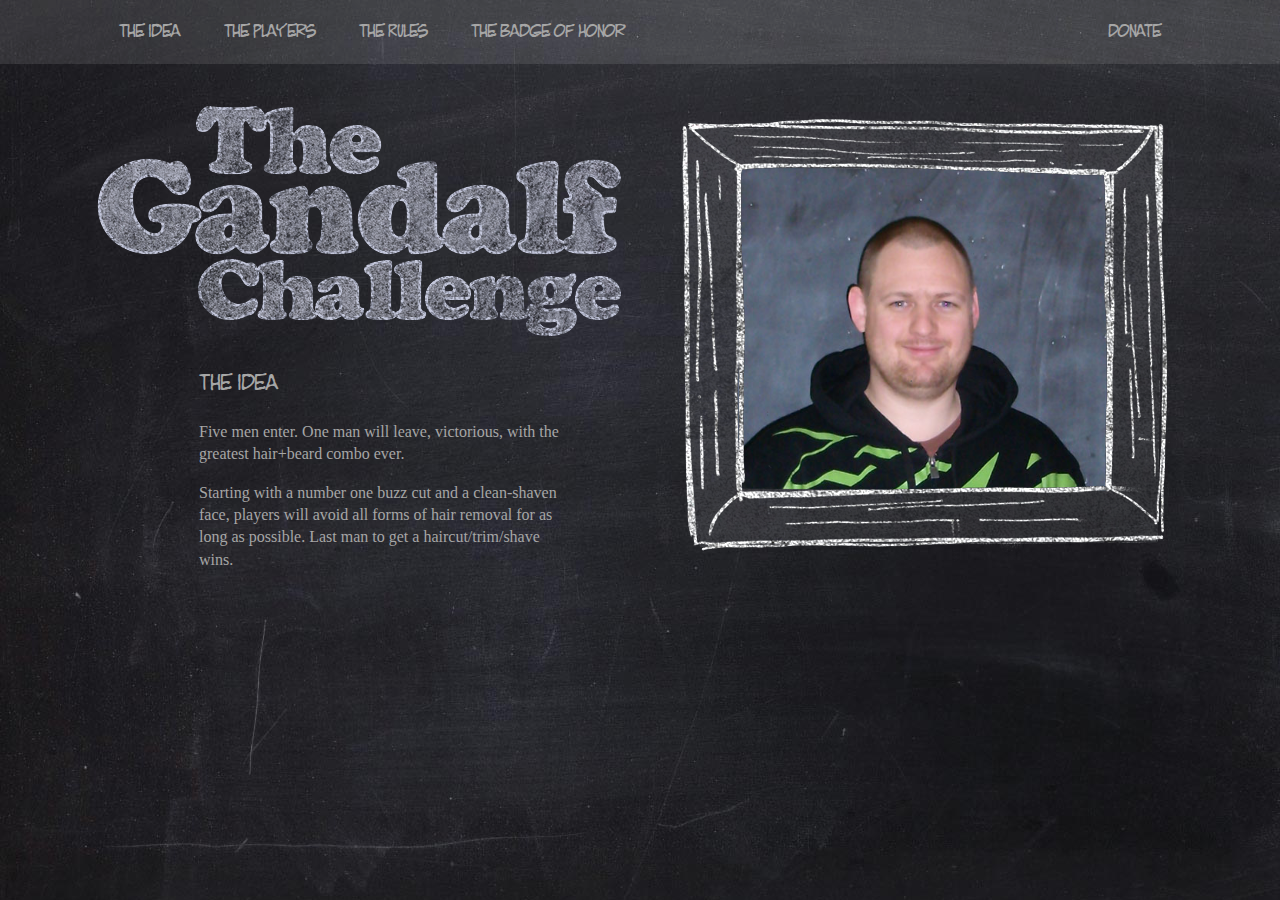
==== index.html @ 852f913e "initial commit" ====
<!doctype html>
<!--[if lt IE 7]> <html class="no-js lt-ie9 lt-ie8 lt-ie7" lang="en"> <![endif]-->
<!--[if IE 7]>    <html class="no-js lt-ie9 lt-ie8" lang="en"> <![endif]-->
<!--[if IE 8]>    <html class="no-js lt-ie9" lang="en"> <![endif]-->
<!--[if gt IE 8]><!--> <html class="no-js" lang="en"> <!--<![endif]-->
<head>
    <meta charset="utf-8">
    <meta http-equiv="X-UA-Compatible" content="IE=edge,chrome=1">

    <title></title>
    <meta name="description" content="">
    <meta name="author" content="">

    <meta name="viewport" content="width=device-width">

    <link rel="stylesheet" href="css/style.css">

    <script src="js/libs/modernizr-2.5.3.min.js"></script>
</head>
<body>

    <div class="bar">
        <ul class="centered cf">
            <li><a href="#">The Idea</a></li>
            <li><a href="#">The Players</a></li>
            <li><a href="#">The Rules</a></li>
            <li><a href="#">The Badge of Honor</a></li>
            <li class="donate"><a href="#">Donate</a></li>
        </ul>
    </div>

    <div class="hero centered">
        <div class="photos">
            <img class="photo" src="photos/jobby/008.jpg" width="400" height="400">
            <img class="frame" src="img/hero-frame.png">
        </div>
        <h1 class="ir">The Gandalf Challenge</h1>
        <div class="intro">
            <h2>The Idea</h2>
            <p>Five men enter. One man will leave, victorious, with the greatest hair+beard combo ever.</p>
            <p>Starting with a number one buzz cut and a clean-shaven face, players will avoid all forms of hair removal for as long as possible. Last man to get a haircut/trim/shave wins.</p>
        </div>
    </div>

<script src="//ajax.googleapis.com/ajax/libs/jquery/1.7.2/jquery.min.js"></script>
<script>window.jQuery || document.write('<script src="js/libs/jquery-1.7.2.min.js"><\/script>')</script>

<!-- scripts concatenated and minified via ant build script-->
<script src="js/plugins.js"></script>
<script src="js/script.js"></script>
<!-- end scripts-->

<script>
    var _gaq=[['_setAccount','UA-XXXXX-X'],['_trackPageview']];
    (function(d,t){var g=d.createElement(t),s=d.getElementsByTagName(t)[0];
    g.src=('https:'==location.protocol?'//ssl':'//www')+'.google-analytics.com/ga.js';
    s.parentNode.insertBefore(g,s)}(document,'script'));
</script>

</body>
</html>
---- css/style.css ----
/* =============================================================================
   HTML5 Boilerplate CSS: h5bp.com/css
   ========================================================================== */

article, aside, details, figcaption, figure, footer, header, hgroup, nav, section { display: block; }
audio, canvas, video { display: inline-block; *display: inline; *zoom: 1; }
audio:not([controls]) { display: none; }
[hidden] { display: none; }

html { font-size: 100%; -webkit-text-size-adjust: 100%; -ms-text-size-adjust: 100%; }
html, button, input, select, textarea { font-family: sans-serif; color: #222; }
body { margin: 0; font-size: 1em; line-height: 1.4; }

::-moz-selection { background: #fe57a1; color: #fff; text-shadow: none; }
::selection { background: #fe57a1; color: #fff; text-shadow: none; }

a { color: #00e; }
a:visited { color: #551a8b; }
a:hover { color: #06e; }
a:focus { outline: thin dotted; }
a:hover, a:active { outline: 0; }

abbr[title] { border-bottom: 1px dotted; }
b, strong { font-weight: bold; }
blockquote { margin: 1em 40px; }
dfn { font-style: italic; }
hr { display: block; height: 1px; border: 0; border-top: 1px solid #ccc; margin: 1em 0; padding: 0; }
ins { background: #ff9; color: #000; text-decoration: none; }
mark { background: #ff0; color: #000; font-style: italic; font-weight: bold; }
pre, code, kbd, samp { font-family: monospace, serif; _font-family: 'courier new', monospace; font-size: 1em; }
pre { white-space: pre; white-space: pre-wrap; word-wrap: break-word; }
q { quotes: none; }
q:before, q:after { content: ""; content: none; }
small { font-size: 85%; }

sub, sup { font-size: 75%; line-height: 0; position: relative; vertical-align: baseline; }
sup { top: -0.5em; }
sub { bottom: -0.25em; }

ul, ol { margin: 1em 0; padding: 0 0 0 40px; }
dd { margin: 0 0 0 40px; }
nav ul, nav ol { list-style: none; list-style-image: none; margin: 0; padding: 0; }

img { border: 0; -ms-interpolation-mode: bicubic; vertical-align: middle; }

svg:not(:root) { overflow: hidden; }

figure { margin: 0; }

form { margin: 0; }
fieldset { border: 0; margin: 0; padding: 0; }
label { cursor: pointer; }
legend { border: 0; *margin-left: -7px; padding: 0; white-space: normal; }
button, input, select, textarea { font-size: 100%; margin: 0; vertical-align: baseline; *vertical-align: middle; }
button, input { line-height: normal; }
button, input[type="button"], input[type="reset"], input[type="submit"] { cursor: pointer; -webkit-appearance: button; *overflow: visible; }
button[disabled], input[disabled] { cursor: default; }
input[type="checkbox"], input[type="radio"] { box-sizing: border-box; padding: 0; *width: 13px; *height: 13px; }
input[type="search"] { -webkit-appearance: textfield; -moz-box-sizing: content-box; -webkit-box-sizing: content-box; box-sizing: content-box; }
input[type="search"]::-webkit-search-decoration, input[type="search"]::-webkit-search-cancel-button { -webkit-appearance: none; }
button::-moz-focus-inner, input::-moz-focus-inner { border: 0; padding: 0; }
textarea { overflow: auto; vertical-align: top; resize: vertical; }
input:valid, textarea:valid {  }
input:invalid, textarea:invalid { background-color: #f0dddd; }

table { border-collapse: collapse; border-spacing: 0; }
td { vertical-align: top; }

.chromeframe { margin: 0.2em 0; background: #ccc; color: black; padding: 0.2em 0; }


/* =============================================================================
   Non-Semantic Helper Classes
   ========================================================================== */

.ir { display: block; border: 0; text-indent: -999em; overflow: hidden; background-color: transparent; background-repeat: no-repeat; text-align: left; direction: ltr; *line-height: 0; }
.ir br { display: none; }
.hidden { display: none !important; visibility: hidden; }
.visuallyhidden { border: 0; clip: rect(0 0 0 0); height: 1px; margin: -1px; overflow: hidden; padding: 0; position: absolute; width: 1px; }
.visuallyhidden.focusable:active, .visuallyhidden.focusable:focus { clip: auto; height: auto; margin: 0; overflow: visible; position: static; width: auto; }
.invisible { visibility: hidden; }
.cf:before, .cf:after { content: ""; display: table; }
.cf:after { clear: both; }
.cf { *zoom: 1; }


/* ===== Primary Styles ========================================================
   Author: Gandalf
   ========================================================================== */

@font-face {
    font-family: 'zitzregular';
    src: url('zitz-webfont.eot');
    src: url('zitz-webfont.eot?#iefix') format('embedded-opentype'),
         url('zitz-webfont.woff') format('woff'),
         url('zitz-webfont.ttf') format('truetype'),
         url('zitz-webfont.svg#zitzregular') format('svg');
    font-weight: normal;
    font-style: normal;

}

body { background:#1b1a1f url('../img/bg.jpg') repeat-y center top; color:#a6a6a6; font-family:Georgia,serif; }
.centered { width:1086px; margin:0 auto; }

.bar { background:rgba(255,255,255,0.1); }
.bar ul { padding:0; font:normal 24px 'zitzregular'; list-style-type:none; }
.bar li { float:left; }
.bar a { display:block; text-decoration:none; color:#a6a6a6; padding:18px 22px 22px; }
.bar a:hover { color:#fff; }
li.donate { float:right; }

.hero {  }
h1 { background-image:url('../img/title.png'); width:524px; height:230px; margin:42px 0 30px 0; }
h2 { font:normal 30px 'zitzregular'; }

.intro { margin:0 0 0 102px; width:360px; }

.photos { position:relative; float:right; width:517px; height:474px; }
.photos img { position: absolute; }
.photo { left:50px; top:30px; }
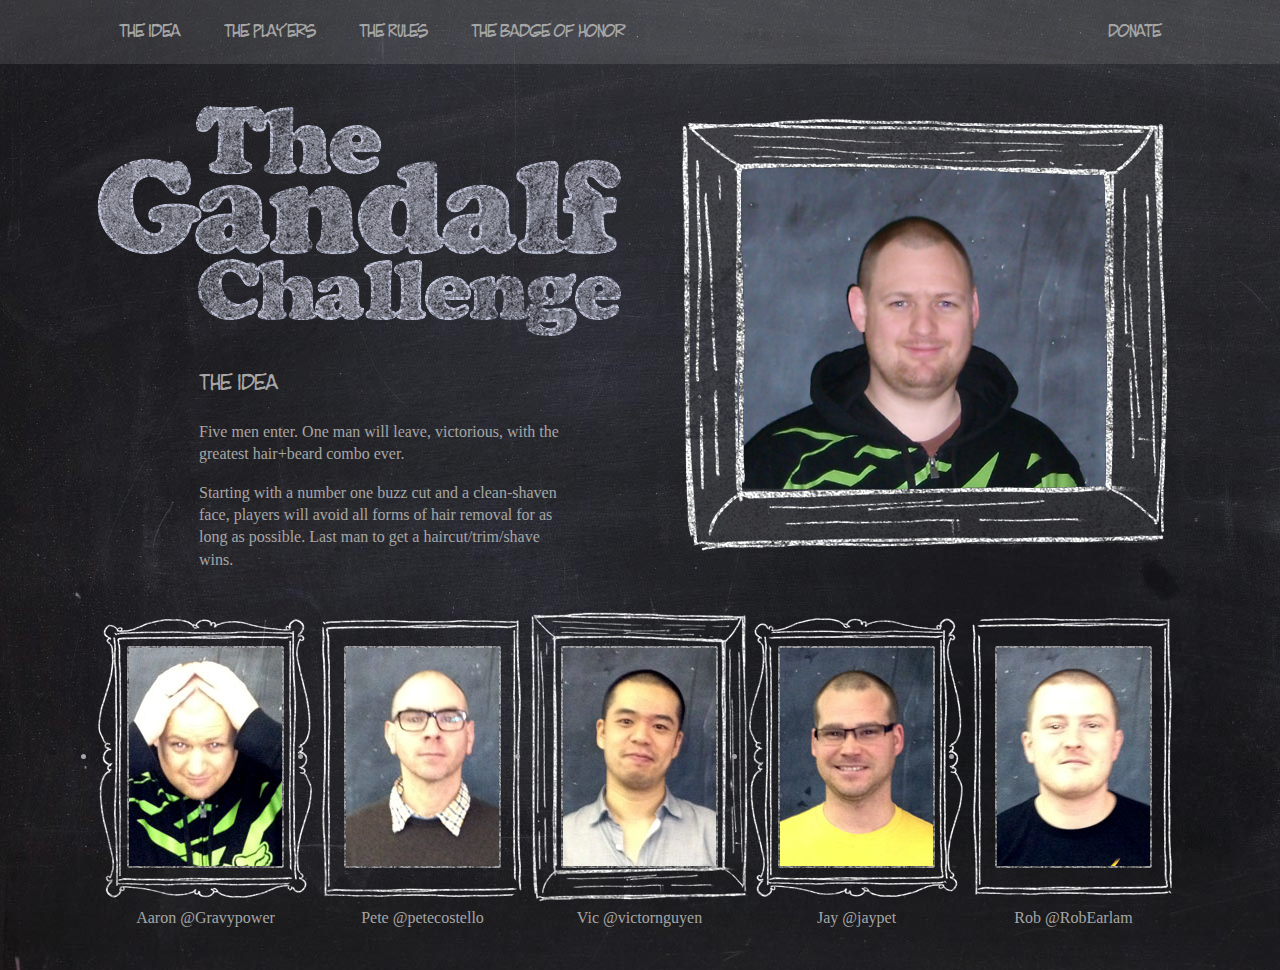
==== commit b0c47dd2: "added players section. added gitignore" ====
--- a/index.html
+++ b/index.html
@@ -42,6 +42,41 @@
         </div>
     </div>
 
+    <div class="players centered">
+        <ul class="cf">
+            <li class="player">
+                <div class="player-frame frame1">
+                    <img src="img/jobby.jpg">
+                </div>
+                <p>Aaron <a href="#">@Gravypower</a></p>
+            </li>
+            <li class="player">
+                <div class="player-frame frame2">
+                    <img src="img/pete.jpg">
+                </div>
+                <p>Pete <a href="#">@petecostello</a></p>
+            </li>
+            <li class="player">
+                <div class="player-frame frame3">
+                    <img src="img/vic.jpg">
+                </div>
+                <p>Vic <a href="#">@victornguyen</a></p>
+            </li>
+            <li class="player">
+                <div class="player-frame frame4">
+                    <img src="img/jay.jpg">
+                </div>
+                <p>Jay <a href="#">@jaypet</a></p>
+            </li>
+            <li class="player">
+                <div class="player-frame frame5">
+                    <img src="img/rob.jpg">
+                </div>
+                <p>Rob <a href="#">@RobEarlam</a></p>
+            </li>
+        </ul>
+    </div>
+
 <script src="//ajax.googleapis.com/ajax/libs/jquery/1.7.2/jquery.min.js"></script>
 <script>window.jQuery || document.write('<script src="js/libs/jquery-1.7.2.min.js"><\/script>')</script>
 
--- a/css/style.css
+++ b/css/style.css
@@ -110,7 +110,7 @@
 .bar a:hover { color:#fff; }
 li.donate { float:right; }
 
-.hero {  }
+.hero { padding-bottom:20px; }
 h1 { background-image:url('../img/title.png'); width:524px; height:230px; margin:42px 0 30px 0; }
 h2 { font:normal 30px 'zitzregular'; }
 
@@ -118,4 +118,16 @@
 
 .photos { position:relative; float:right; width:517px; height:474px; }
 .photos img { position: absolute; }
-.photo { left:50px; top:30px; }+.photo { left:50px; top:30px; }
+
+.players ul { margin:0; padding:0; }
+.player { float:left; padding-bottom:40px; text-align:center; }
+.player p { margin:0; }
+.player a { color:#a6a6a6; text-decoration:none; }
+.player-frame { background-repeat:no-repeat; width:217px; height:300px; }
+.player-frame img { margin:41px 32px; }
+.frame1 { background-image:url('../img/frame1.png'); }
+.frame2 { background-image:url('../img/frame2.png'); }
+.frame3 { background-image:url('../img/frame3.png'); }
+.frame4 { background-image:url('../img/frame4.png'); }
+.frame5 { background-image:url('../img/frame5.png'); }